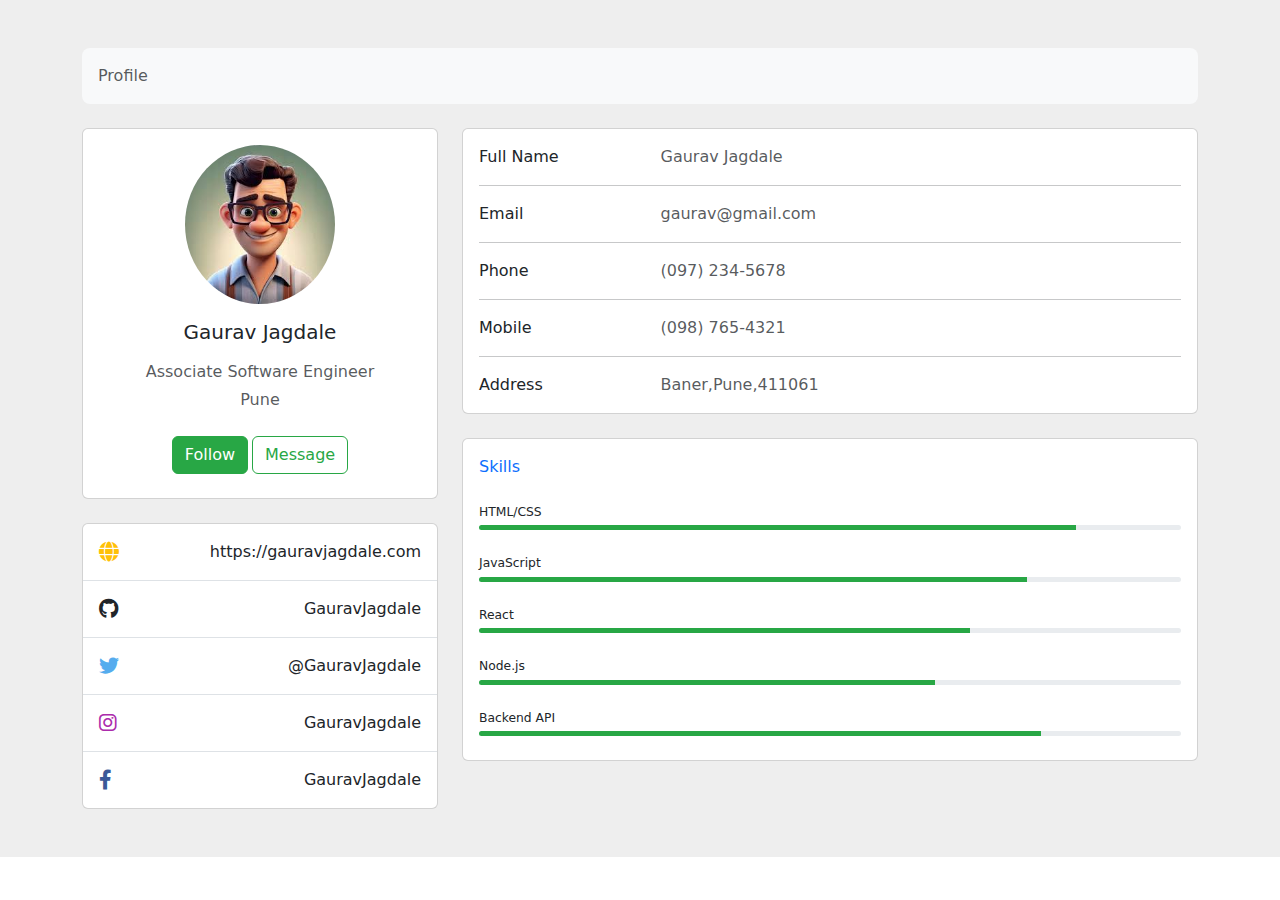
==== alden-dale.html @ ca898385 "Add files via upload" ====
<!DOCTYPE html>
<html lang="en">
<head>
  <meta charset="UTF-8">
  <meta name="viewport" content="width=device-width, initial-scale=1.0">
  <title>User Profile</title>
  <!-- Bootstrap CSS -->
  <link href="https://cdn.jsdelivr.net/npm/bootstrap@5.3.0/dist/css/bootstrap.min.css" rel="stylesheet">
  <!-- Font Awesome Icons -->
  <link href="https://cdnjs.cloudflare.com/ajax/libs/font-awesome/6.0.0-beta3/css/all.min.css" rel="stylesheet">
  <style>
    .btn-primary {
      background-color: #28a745; /* Green background */
      border-color: #28a745; /* Green border */
    }
    .btn-outline-primary {
      color: #28a745; /* Green text */
      border-color: #28a745; /* Green border */
    }
    .btn-outline-primary:hover {
      background-color: #28a745; /* Green background on hover */
      color: #fff; /* White text on hover */
    }
    .progress-bar {
      background-color: #28a745; /* Green progress bar */
    }
  </style>
</head>
<body>
  <!-- Your HTML content here -->
  <section style="background-color: #eee;">
    <div class="container py-5">
      <div class="row">
        <div class="col">
          <nav aria-label="breadcrumb" class="bg-body-tertiary rounded-3 p-3 mb-4">
            <ol class="breadcrumb mb-0">
              <li class="breadcrumb-item active" aria-current="page">Profile</li>
            </ol>
          </nav>
        </div>
      </div>
  
      <div class="row">
        <div class="col-lg-4">
          <div class="card mb-4">
            <div class="card-body text-center">
              <img src="img1.jfif" alt="avatar"
                class="rounded-circle img-fluid" style="width: 150px;">
              <h5 class="my-3">Gaurav Jagdale</h5>
              <p class="text-muted mb-1">Associate Software Engineer</p>
              <p class="text-muted mb-4">Pune</p>
              <div class="d-flex justify-content-center mb-2">
                <button type="button" class="btn btn-primary">Follow</button>
                <button type="button" class="btn btn-outline-primary ms-1">Message</button>
              </div>
            </div>
          </div>
          <div class="card mb-4 mb-lg-0">
            <div class="card-body p-0">
              <ul class="list-group list-group-flush rounded-3">
                <li class="list-group-item d-flex justify-content-between align-items-center p-3">
                  <i class="fas fa-globe fa-lg text-warning"></i>
                  <p class="mb-0">https://gauravjagdale.com</p>
                </li>
                <li class="list-group-item d-flex justify-content-between align-items-center p-3">
                  <i class="fab fa-github fa-lg text-body"></i>
                  <p class="mb-0">GauravJagdale</p>
                </li>
                <li class="list-group-item d-flex justify-content-between align-items-center p-3">
                  <i class="fab fa-twitter fa-lg" style="color: #55acee;"></i>
                  <p class="mb-0">@GauravJagdale</p>
                </li>
                <li class="list-group-item d-flex justify-content-between align-items-center p-3">
                  <i class="fab fa-instagram fa-lg" style="color: #ac2bac;"></i>
                  <p class="mb-0">GauravJagdale</p>
                </li>
                <li class="list-group-item d-flex justify-content-between align-items-center p-3">
                  <i class="fab fa-facebook-f fa-lg" style="color: #3b5998;"></i>
                  <p class="mb-0">GauravJagdale</p>
                </li>
              </ul>
            </div>
          </div>
        </div>
        <div class="col-lg-8">
          <div class="card mb-4">
            <div class="card-body">
              <div class="row">
                <div class="col-sm-3">
                  <p class="mb-0">Full Name</p>
                </div>
                <div class="col-sm-9">
                  <p class="text-muted mb-0">Gaurav Jagdale</p>
                </div>
              </div>
              <hr>
              <div class="row">
                <div class="col-sm-3">
                  <p class="mb-0">Email</p>
                </div>
                <div class="col-sm-9">
                  <p class="text-muted mb-0">gaurav@gmail.com</p>
                </div>
              </div>
              <hr>
              <div class="row">
                <div class="col-sm-3">
                  <p class="mb-0">Phone</p>
                </div>
                <div class="col-sm-9">
                  <p class="text-muted mb-0">(097) 234-5678</p>
                </div>
              </div>
              <hr>
              <div class="row">
                <div class="col-sm-3">
                  <p class="mb-0">Mobile</p>
                </div>
                <div class="col-sm-9">
                  <p class="text-muted mb-0">(098) 765-4321</p>
                </div>
              </div>
              <hr>
              <div class="row">
                <div class="col-sm-3">
                  <p class="mb-0">Address</p>
                </div>
                <div class="col-sm-9">
                  <p class="text-muted mb-0">Baner,Pune,411061</p>
                </div>
              </div>
            </div>
          </div>
          <div class="card mb-4">
            <div class="card-body">
              <p class="mb-4"><span class="text-primary font-italic me-1">Skills</span></p>
              <div class="row">
                <div class="col-12">
                  <p class="mb-1" style="font-size: .77rem;">HTML/CSS</p>
                  <div class="progress rounded" style="height: 5px;">
                    <div class="progress-bar" role="progressbar" style="width: 85%" aria-valuenow="85"
                      aria-valuemin="0" aria-valuemax="100"></div>
                  </div>
                  <p class="mt-4 mb-1" style="font-size: .77rem;">JavaScript</p>
                  <div class="progress rounded" style="height: 5px;">
                    <div class="progress-bar" role="progressbar" style="width: 78%" aria-valuenow="78"
                      aria-valuemin="0" aria-valuemax="100"></div>
                  </div>
                  <p class="mt-4 mb-1" style="font-size: .77rem;">React</p>
                  <div class="progress rounded" style="height: 5px;">
                    <div class="progress-bar" role="progressbar" style="width: 70%" aria-valuenow="70"
                      aria-valuemin="0" aria-valuemax="100"></div>
                  </div>
                  <p class="mt-4 mb-1" style="font-size: .77rem;">Node.js</p>
                  <div class="progress rounded" style="height: 5px;">
                    <div class="progress-bar" role="progressbar" style="width: 65%" aria-valuenow="65"
                      aria-valuemin="0" aria-valuemax="100"></div>
                  </div>
                  <p class="mt-4 mb-1" style="font-size: .77rem;">Backend API</p>
                  <div class="progress rounded mb-2" style="height: 5px;">
                    <div class="progress-bar" role="progressbar" style="width: 80%" aria-valuenow="80"
                      aria-valuemin="0" aria-valuemax="100"></div>
                  </div>
                </div>
              </div>
            </div>
          </div>
        </div>
      </div>
    </div>
  </section>
  <!-- Bootstrap JS Bundle with Popper -->
  <script src="https://cdn.jsdelivr.net/npm/bootstrap@5.3.0/dist/js/bootstrap.bundle.min.js"></script>
</body>
</html>
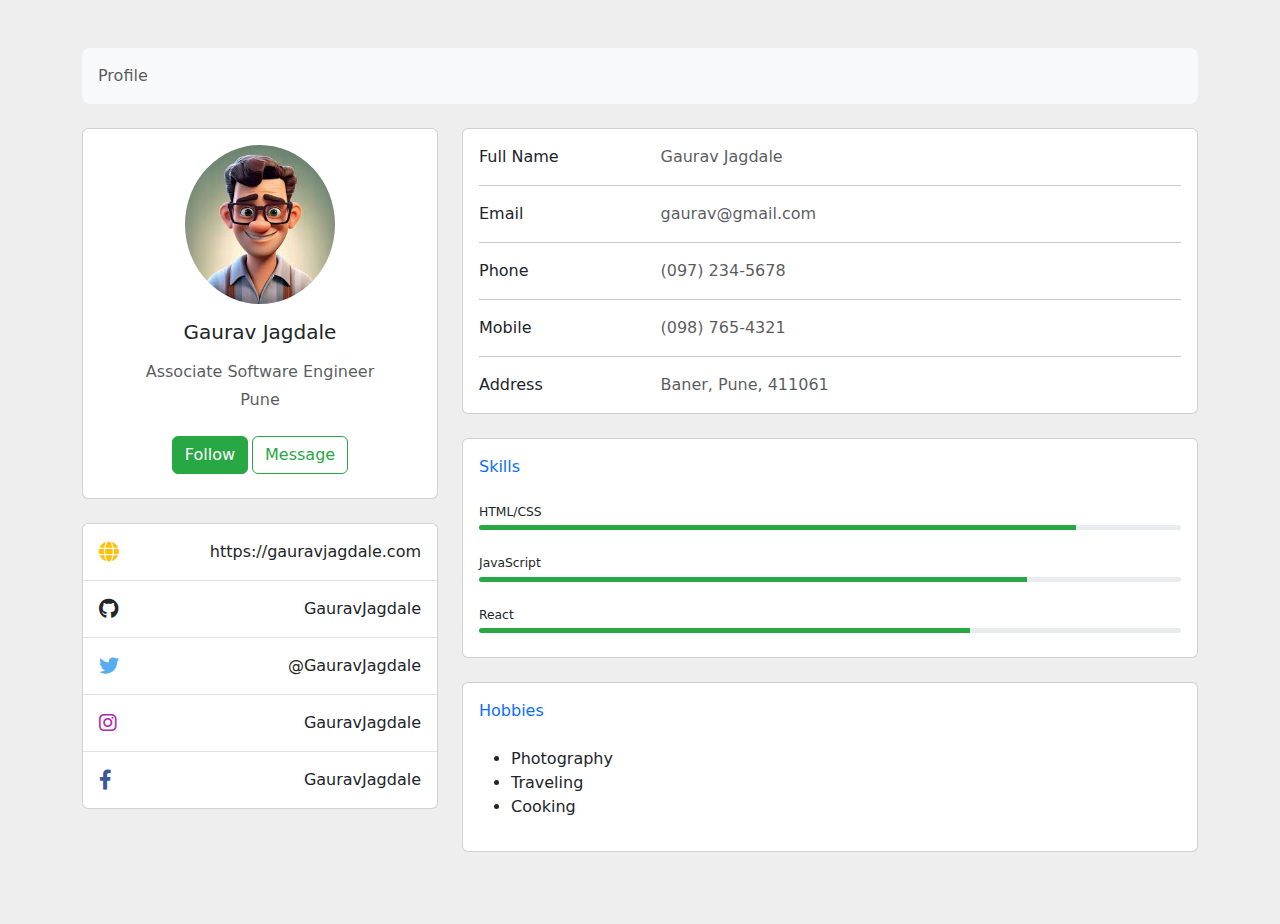
==== commit 13876d2e: "Add files via upload" ====
--- a/alden-dale.html
+++ b/alden-dale.html
@@ -126,7 +126,7 @@
                   <p class="mb-0">Address</p>
                 </div>
                 <div class="col-sm-9">
-                  <p class="text-muted mb-0">Baner,Pune,411061</p>
+                  <p class="text-muted mb-0">Baner, Pune, 411061</p>
                 </div>
               </div>
             </div>
@@ -147,22 +147,23 @@
                       aria-valuemin="0" aria-valuemax="100"></div>
                   </div>
                   <p class="mt-4 mb-1" style="font-size: .77rem;">React</p>
-                  <div class="progress rounded" style="height: 5px;">
+                  <div class="progress rounded mb-2" style="height: 5px;">
                     <div class="progress-bar" role="progressbar" style="width: 70%" aria-valuenow="70"
-                      aria-valuemin="0" aria-valuemax="100"></div>
-                  </div>
-                  <p class="mt-4 mb-1" style="font-size: .77rem;">Node.js</p>
-                  <div class="progress rounded" style="height: 5px;">
-                    <div class="progress-bar" role="progressbar" style="width: 65%" aria-valuenow="65"
-                      aria-valuemin="0" aria-valuemax="100"></div>
-                  </div>
-                  <p class="mt-4 mb-1" style="font-size: .77rem;">Backend API</p>
-                  <div class="progress rounded mb-2" style="height: 5px;">
-                    <div class="progress-bar" role="progressbar" style="width: 80%" aria-valuenow="80"
                       aria-valuemin="0" aria-valuemax="100"></div>
                   </div>
                 </div>
               </div>
+            </div>
+          </div>
+          <!-- New Section: Hobbies -->
+          <div class="card mb-4">
+            <div class="card-body">
+              <p class="mb-4"><span class="text-primary font-italic me-1">Hobbies</span></p>
+              <ul>
+                <li>Photography</li>
+                <li>Traveling</li>
+                <li>Cooking</li>
+              </ul>
             </div>
           </div>
         </div>
